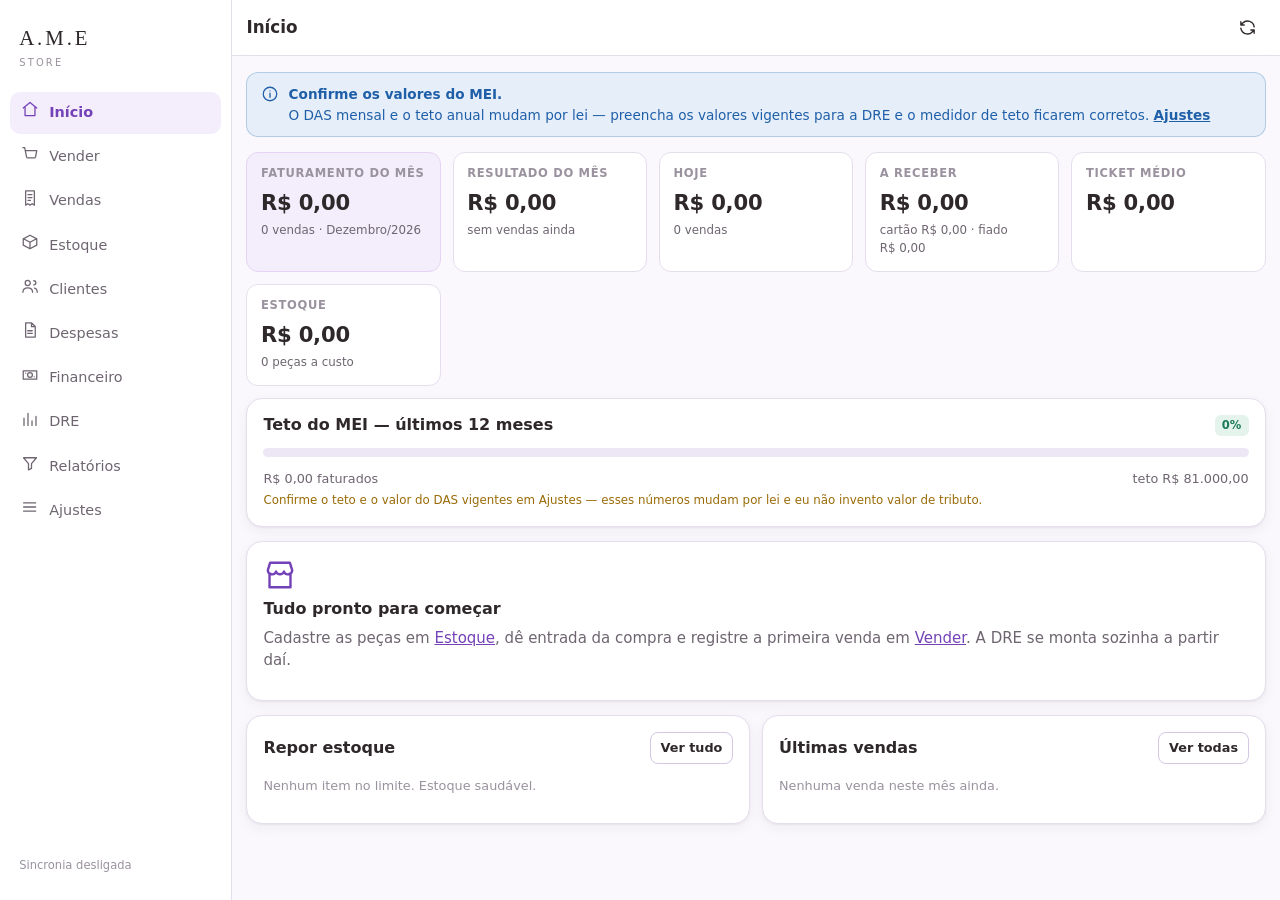
==== index.html @ c7f46cbf "AME Store: app de gestão da loja (vendas, estoque, despesas, DRE) PWA local-first, sem framework, se" ====
<!doctype html>
<html lang="pt-BR" >
<head>
<meta charset="utf-8">
<meta name="viewport" content="width=device-width, initial-scale=1, viewport-fit=cover">
<title>AME Store</title>
<meta name="description" content="Gestão da AME Store — vendas, estoque, despesas e DRE.">
<meta name="theme-color" content="#7442B8" media="(prefers-color-scheme: light)">
<meta name="theme-color" content="#201C25" media="(prefers-color-scheme: dark)">
<meta name="apple-mobile-web-app-capable" content="yes">
<meta name="apple-mobile-web-app-status-bar-style" content="default">
<meta name="apple-mobile-web-app-title" content="AME Store">
<meta name="mobile-web-app-capable" content="yes">
<link rel="manifest" href="manifest.webmanifest">
<link rel="icon" href="assets/icone.svg" type="image/svg+xml">
<link rel="apple-touch-icon" href="assets/icone-180.png">
<link rel="stylesheet" href="css/app.css">
<script>
// Aplica o tema salvo antes de pintar a tela, para nao piscar branco no escuro.
try { var t = localStorage.getItem('ame.tema'); if (t && t !== 'auto') document.documentElement.setAttribute('data-tema', t); } catch (e) {}
</script>
</head>
<body>

<nav class="nav-lateral" aria-label="Menu principal">
  <div class="logo">A.M.E<small>STORE</small></div>
  <a href="#/" data-nav data-icone="casa"><span></span>Início</a>
  <a href="#/vender" data-nav data-icone="carrinho"><span></span>Vender</a>
  <a href="#/vendas" data-nav data-icone="recibo"><span></span>Vendas</a>
  <a href="#/estoque" data-nav data-icone="caixa"><span></span>Estoque</a>
  <a href="#/clientes" data-nav data-icone="pessoas"><span></span>Clientes</a>
  <a href="#/despesas" data-nav data-icone="documento"><span></span>Despesas</a>
  <a href="#/financeiro" data-nav data-icone="dinheiro"><span></span>Financeiro</a>
  <a href="#/dre" data-nav data-icone="grafico"><span></span>DRE</a>
  <a href="#/relatorios" data-nav data-icone="filtro"><span></span>Relatórios</a>
  <a href="#/ajustes" data-nav data-icone="ajustes"><span></span>Ajustes</a>
  <div class="rodape-nav">
    <div id="status-sync-lateral"></div>
  </div>
</nav>

<header class="topo">
  <button id="btn-voltar" class="btn btn-icone btn-fantasma oculto" aria-label="Voltar"></button>
  <h1 id="topo-titulo">Início</h1>
  <button id="btn-sync" class="btn btn-icone btn-fantasma" aria-label="Sincronizar" title="Sincronizar"></button>
</header>

<main id="conteudo" class="conteudo" tabindex="-1"></main>

<nav class="nav-inferior" aria-label="Menu">
  <a href="#/" data-nav data-icone="casa"><span></span>Início</a>
  <a href="#/vender" data-nav data-icone="carrinho"><span></span>Vender</a>
  <a href="#/estoque" data-nav data-icone="caixa"><span></span>Estoque</a>
  <a href="#/financeiro" data-nav data-icone="dinheiro"><span></span>Financeiro</a>
  <a href="#/mais" data-nav data-icone="reticencias"><span></span>Mais</a>
</nav>

<noscript>
  <div style="padding:2rem;font-family:system-ui">
    <h1>AME Store</h1>
    <p>Este aplicativo precisa de JavaScript ativado para funcionar.</p>
  </div>
</noscript>

<script type="module" src="js/main.js"></script>
</body>
</html>
---- css/app.css ----
/* AME Store — folha unica.
   Paleta tirada da logo: lilas, grafite e off-white.
   Sem framework: nada para atualizar, nada para quebrar. */

:root {
  --bg: #FAF8FC;
  --superficie: #FFFFFF;
  --superficie-2: #F5F1FA;
  --superficie-3: #EDE6F5;
  --borda: #E5DEEE;
  --borda-forte: #D3C7E2;

  --texto: #2E282B;
  --texto-2: #6E6570;
  --texto-3: #9A929E;

  --roxo: #7442B8;
  --roxo-escuro: #5B3192;
  --roxo-claro: #E5D4F5;
  --roxo-suave: #F4EDFB;

  --verde: #1C7A57;
  --verde-suave: #E4F3EC;
  --ambar: #9A6B08;
  --ambar-suave: #FBF0DA;
  --vermelho: #B3261E;
  --vermelho-suave: #FBE9E8;
  --azul: #1F5FA8;
  --azul-suave: #E6EFF9;

  --r: 12px;
  --r-g: 16px;
  --sombra: 0 1px 2px rgba(46,40,43,.06), 0 4px 14px rgba(46,40,43,.05);
  --sombra-alta: 0 8px 30px rgba(46,40,43,.16);

  --serif: Georgia, 'Times New Roman', serif;
  --sans: system-ui, -apple-system, 'Segoe UI', Roboto, 'Helvetica Neue', Arial, sans-serif;
  --mono: ui-monospace, SFMono-Regular, 'Cascadia Mono', Consolas, monospace;

  --nav-l: 232px;
  --nav-b: 62px;
  --topo-h: 56px;
}

@media (prefers-color-scheme: dark) {
  :root:not([data-tema="claro"]) {
    --bg: #17141A;
    --superficie: #201C25;
    --superficie-2: #282230;
    --superficie-3: #322A3C;
    --borda: #352E3F;
    --borda-forte: #473D54;
    --texto: #F0EBF4;
    --texto-2: #B3A9BC;
    --texto-3: #877D91;
    --roxo: #B98BEC;
    --roxo-escuro: #C9A5F2;
    --roxo-claro: #4A3468;
    --roxo-suave: #2C2438;
    --verde: #5BC79A;
    --verde-suave: #1B3A2F;
    --ambar: #E0B05C;
    --ambar-suave: #3A2E18;
    --vermelho: #F09189;
    --vermelho-suave: #3D2020;
    --azul: #85B4EC;
    --azul-suave: #1D2A3C;
    --sombra: 0 1px 2px rgba(0,0,0,.3), 0 4px 14px rgba(0,0,0,.25);
    --sombra-alta: 0 8px 30px rgba(0,0,0,.5);
  }
}
:root[data-tema="escuro"] {
  --bg: #17141A; --superficie: #201C25; --superficie-2: #282230; --superficie-3: #322A3C;
  --borda: #352E3F; --borda-forte: #473D54;
  --texto: #F0EBF4; --texto-2: #B3A9BC; --texto-3: #877D91;
  --roxo: #B98BEC; --roxo-escuro: #C9A5F2; --roxo-claro: #4A3468; --roxo-suave: #2C2438;
  --verde: #5BC79A; --verde-suave: #1B3A2F; --ambar: #E0B05C; --ambar-suave: #3A2E18;
  --vermelho: #F09189; --vermelho-suave: #3D2020; --azul: #85B4EC; --azul-suave: #1D2A3C;
  --sombra: 0 1px 2px rgba(0,0,0,.3), 0 4px 14px rgba(0,0,0,.25);
  --sombra-alta: 0 8px 30px rgba(0,0,0,.5);
}

* { box-sizing: border-box; }
html, body { margin: 0; padding: 0; }
body {
  font-family: var(--sans);
  background: var(--bg);
  color: var(--texto);
  font-size: 15px;
  line-height: 1.5;
  -webkit-text-size-adjust: 100%;
  overscroll-behavior-y: none;
}
h1, h2, h3, h4 { margin: 0 0 .5rem; line-height: 1.25; font-weight: 600; }
h1 { font-size: 1.4rem; }
h2 { font-size: 1.15rem; }
h3 { font-size: 1rem; }
p { margin: 0 0 .75rem; }
a { color: var(--roxo); }
small { font-size: .8125rem; }
hr { border: 0; border-top: 1px solid var(--borda); margin: 1rem 0; }

.marca { font-family: var(--serif); letter-spacing: .06em; }
.num { font-variant-numeric: tabular-nums; }
.mono { font-family: var(--mono); font-size: .85em; }

/* ---------------- estrutura ---------------- */

#app { min-height: 100vh; }

.topo {
  position: sticky; top: 0; z-index: 40;
  height: var(--topo-h);
  display: flex; align-items: center; gap: .6rem;
  padding: 0 .9rem;
  background: color-mix(in srgb, var(--superficie) 88%, transparent);
  backdrop-filter: blur(10px);
  border-bottom: 1px solid var(--borda);
  padding-top: env(safe-area-inset-top);
  height: calc(var(--topo-h) + env(safe-area-inset-top));
}
.topo h1 { font-size: 1.05rem; margin: 0; flex: 1; font-weight: 600; }
.topo .marca-topo { font-family: var(--serif); font-size: 1.05rem; letter-spacing: .1em; }

.conteudo {
  padding: 1rem .9rem calc(var(--nav-b) + env(safe-area-inset-bottom) + 1.5rem);
  max-width: 1180px; margin: 0 auto;
}

/* navegacao inferior (celular) */
.nav-inferior {
  position: fixed; left: 0; right: 0; bottom: 0; z-index: 50;
  display: flex;
  background: color-mix(in srgb, var(--superficie) 94%, transparent);
  backdrop-filter: blur(12px);
  border-top: 1px solid var(--borda);
  padding-bottom: env(safe-area-inset-bottom);
}
.nav-inferior a {
  flex: 1; display: flex; flex-direction: column; align-items: center; justify-content: center;
  gap: 2px; height: var(--nav-b);
  color: var(--texto-2); text-decoration: none; font-size: .68rem; font-weight: 500;
  -webkit-tap-highlight-color: transparent;
}
.nav-inferior a svg { width: 22px; height: 22px; }
.nav-inferior a.ativo { color: var(--roxo); }
.nav-inferior a.ativo svg { stroke-width: 2.2; }

.nav-lateral { display: none; }

@media (min-width: 900px) {
  .nav-inferior { display: none; }
  .nav-lateral {
    display: flex; flex-direction: column; gap: 2px;
    position: fixed; left: 0; top: 0; bottom: 0; width: var(--nav-l); z-index: 45;
    background: var(--superficie); border-right: 1px solid var(--borda);
    padding: 1rem .6rem;
  }
  .nav-lateral .logo {
    font-family: var(--serif); font-size: 1.3rem; letter-spacing: .14em;
    padding: .4rem .6rem 1.2rem; color: var(--texto);
  }
  .nav-lateral .logo small {
    display: block; font-family: var(--sans); font-size: .62rem;
    letter-spacing: .22em; color: var(--texto-3); margin-top: 2px;
  }
  .nav-lateral a {
    display: flex; align-items: center; gap: .65rem;
    padding: .55rem .7rem; border-radius: 10px;
    color: var(--texto-2); text-decoration: none; font-size: .9rem; font-weight: 500;
  }
  .nav-lateral a svg { width: 18px; height: 18px; flex: none; }
  .nav-lateral a:hover { background: var(--superficie-2); color: var(--texto); }
  .nav-lateral a.ativo { background: var(--roxo-suave); color: var(--roxo); font-weight: 600; }
  .nav-lateral .rodape-nav { margin-top: auto; font-size: .72rem; color: var(--texto-3); padding: .6rem; }
  .topo, .conteudo { margin-left: var(--nav-l); }
  .conteudo { padding-bottom: 3rem; max-width: 1180px; }
  .topo { max-width: none; }
}

/* ---------------- cartoes ---------------- */

.cartao {
  background: var(--superficie); border: 1px solid var(--borda);
  border-radius: var(--r-g); padding: 1rem; box-shadow: var(--sombra);
  margin-bottom: .9rem;
}
.cartao.compacto { padding: .75rem; }
.cartao > h2, .cartao > h3 { margin-top: 0; }
.cartao-cabecalho {
  display: flex; align-items: center; gap: .6rem; margin-bottom: .75rem;
}
.cartao-cabecalho h2, .cartao-cabecalho h3 { margin: 0; flex: 1; }

.grade { display: grid; gap: .75rem; }
.grade-2 { grid-template-columns: repeat(2, 1fr); }
.grade-3 { grid-template-columns: repeat(auto-fit, minmax(190px, 1fr)); }
.grade-4 { grid-template-columns: repeat(auto-fit, minmax(150px, 1fr)); }
@media (max-width: 560px) { .grade-3 { grid-template-columns: repeat(2, 1fr); } }

.kpi {
  background: var(--superficie); border: 1px solid var(--borda);
  border-radius: var(--r); padding: .8rem .85rem;
}
.kpi .rotulo-kpi {
  font-size: .72rem; text-transform: uppercase; letter-spacing: .06em;
  color: var(--texto-3); font-weight: 600; margin-bottom: .3rem;
}
.kpi .valor-kpi { font-size: 1.32rem; font-weight: 650; font-variant-numeric: tabular-nums; letter-spacing: -.01em; }
.kpi .nota-kpi { font-size: .74rem; color: var(--texto-2); margin-top: .2rem; }
.kpi.destaque { background: var(--roxo-suave); border-color: var(--roxo-claro); }
.positivo { color: var(--verde); }
.negativo { color: var(--vermelho); }
.neutro { color: var(--texto-2); }

/* ---------------- botoes ---------------- */

.btn {
  display: inline-flex; align-items: center; justify-content: center; gap: .45rem;
  padding: .55rem .95rem; border-radius: 10px;
  border: 1px solid var(--borda-forte); background: var(--superficie);
  color: var(--texto); font: inherit; font-size: .9rem; font-weight: 550;
  cursor: pointer; text-decoration: none; white-space: nowrap;
  -webkit-tap-highlight-color: transparent; transition: background .12s, border-color .12s;
}
.btn:hover { background: var(--superficie-2); }
.btn:active { transform: translateY(1px); }
.btn:disabled { opacity: .45; cursor: not-allowed; }
.btn svg { width: 17px; height: 17px; }
.btn-primario { background: var(--roxo); border-color: var(--roxo); color: #fff; }
.btn-primario:hover { background: var(--roxo-escuro); border-color: var(--roxo-escuro); }
:root[data-tema="escuro"] .btn-primario, :root:not([data-tema="claro"]) .btn-primario { color: #1B1420; }
@media (prefers-color-scheme: light) { :root:not([data-tema="escuro"]) .btn-primario { color: #fff; } }
.btn-perigo { color: var(--vermelho); border-color: color-mix(in srgb, var(--vermelho) 40%, var(--borda)); }
.btn-perigo:hover { background: var(--vermelho-suave); }
.btn-fantasma { border-color: transparent; background: transparent; }
.btn-fantasma:hover { background: var(--superficie-2); }
.btn-g { padding: .8rem 1.3rem; font-size: 1rem; border-radius: 12px; }
.btn-p { padding: .32rem .6rem; font-size: .8rem; border-radius: 8px; }
.btn-bloco { width: 100%; }
.btn-icone { padding: .45rem; border-radius: 9px; }
.btn-icone svg { width: 19px; height: 19px; }
.barra-botoes { display: flex; gap: .5rem; flex-wrap: wrap; }
.barra-botoes.fim { justify-content: flex-end; }

/* botao flutuante (acao principal no celular) */
.fab {
  position: fixed; right: 1rem; z-index: 45;
  bottom: calc(var(--nav-b) + env(safe-area-inset-bottom) + 1rem);
  width: 56px; height: 56px; border-radius: 50%;
  background: var(--roxo); color: #fff; border: 0; box-shadow: var(--sombra-alta);
  display: flex; align-items: center; justify-content: center; cursor: pointer;
}
.fab svg { width: 26px; height: 26px; }
@media (min-width: 900px) { .fab { bottom: 1.5rem; right: 1.5rem; } }

/* ---------------- formularios ---------------- */

.campo-grupo { margin-bottom: .8rem; }
.campo-grupo > label, .rotulo {
  display: block; font-size: .78rem; font-weight: 600; color: var(--texto-2);
  margin-bottom: .28rem; letter-spacing: .01em;
}
input, select, textarea {
  width: 100%; padding: .58rem .7rem; font: inherit; font-size: 16px;
  color: var(--texto); background: var(--superficie);
  border: 1px solid var(--borda-forte); border-radius: 10px;
  appearance: none; -webkit-appearance: none;
}
@media (min-width: 900px) { input, select, textarea { font-size: .92rem; } }
input:focus, select:focus, textarea:focus {
  outline: 2px solid color-mix(in srgb, var(--roxo) 45%, transparent); outline-offset: 1px;
  border-color: var(--roxo);
}
input[type="checkbox"], input[type="radio"] { width: auto; accent-color: var(--roxo); }
select {
  background-image: url("data:image/svg+xml;utf8,<svg xmlns='http://www.w3.org/2000/svg' width='12' height='8' viewBox='0 0 12 8'><path d='M1 1l5 5 5-5' fill='none' stroke='%236E6570' stroke-width='1.7' stroke-linecap='round'/></svg>");
  background-repeat: no-repeat; background-position: right .7rem center; padding-right: 2rem;
}
textarea { min-height: 72px; resize: vertical; }
.dica { font-size: .74rem; color: var(--texto-3); margin-top: .25rem; }
.erro-campo { font-size: .76rem; color: var(--vermelho); margin-top: .25rem; }
input.invalido, select.invalido { border-color: var(--vermelho); }
.linha { display: grid; gap: .7rem; grid-template-columns: 1fr 1fr; }
.linha-3 { display: grid; gap: .7rem; grid-template-columns: 1fr 1fr 1fr; }
@media (max-width: 520px) { .linha-3 { grid-template-columns: 1fr 1fr; } }
.checkbox-linha { display: flex; align-items: center; gap: .5rem; font-size: .9rem; }
.checkbox-linha input { margin: 0; }

.busca { position: relative; }
.busca input { padding-left: 2.2rem; }
.busca svg {
  position: absolute; left: .65rem; top: 50%; transform: translateY(-50%);
  width: 17px; height: 17px; color: var(--texto-3); pointer-events: none;
}

.filtros { display: flex; gap: .5rem; flex-wrap: wrap; align-items: flex-end; margin-bottom: .9rem; }
.filtros .campo-grupo { margin-bottom: 0; }
.filtros select, .filtros input { min-width: 130px; }

/* ---------------- tabelas e listas ---------------- */

.rolagem-x { overflow-x: auto; -webkit-overflow-scrolling: touch; }
table { width: 100%; border-collapse: collapse; font-size: .875rem; }
th {
  text-align: left; font-size: .72rem; text-transform: uppercase; letter-spacing: .05em;
  color: var(--texto-3); font-weight: 650; padding: .5rem .55rem;
  border-bottom: 1px solid var(--borda); white-space: nowrap;
}
td { padding: .55rem .55rem; border-bottom: 1px solid var(--borda); vertical-align: middle; }
tr:last-child td { border-bottom: 0; }
.dir { text-align: right; }
td.dir, th.dir { font-variant-numeric: tabular-nums; }
tbody tr.clicavel { cursor: pointer; }
tbody tr.clicavel:hover { background: var(--superficie-2); }
tfoot td { font-weight: 650; border-top: 2px solid var(--borda-forte); border-bottom: 0; }

.lista { display: flex; flex-direction: column; }
.item {
  display: flex; align-items: center; gap: .75rem;
  padding: .7rem .2rem; border-bottom: 1px solid var(--borda);
  cursor: pointer; -webkit-tap-highlight-color: transparent;
}
.item:last-child { border-bottom: 0; }
.item:hover { background: var(--superficie-2); }
.item .corpo { flex: 1; min-width: 0; }
.item .titulo { font-weight: 550; }
.item .sub { font-size: .78rem; color: var(--texto-2); }
.item .valor { text-align: right; font-variant-numeric: tabular-nums; font-weight: 600; white-space: nowrap; }
.item .valor small { display: block; font-weight: 400; color: var(--texto-2); }
.avatar {
  width: 38px; height: 38px; border-radius: 10px; flex: none;
  background: var(--roxo-suave); color: var(--roxo);
  display: flex; align-items: center; justify-content: center;
  font-weight: 650; font-size: .82rem;
}

/* ---------------- etiquetas ---------------- */

.tag {
  display: inline-flex; align-items: center; gap: .25rem;
  padding: .12rem .45rem; border-radius: 6px;
  font-size: .72rem; font-weight: 600; white-space: nowrap;
  background: var(--superficie-3); color: var(--texto-2);
}
.tag-ok { background: var(--verde-suave); color: var(--verde); }
.tag-alerta { background: var(--ambar-suave); color: var(--ambar); }
.tag-erro { background: var(--vermelho-suave); color: var(--vermelho); }
.tag-info { background: var(--azul-suave); color: var(--azul); }
.tag-roxo { background: var(--roxo-suave); color: var(--roxo); }

.pilulas { display: flex; gap: .4rem; flex-wrap: wrap; }
.pilula {
  padding: .35rem .7rem; border-radius: 999px; font-size: .82rem; font-weight: 550;
  border: 1px solid var(--borda-forte); background: var(--superficie);
  cursor: pointer; color: var(--texto-2);
}
.pilula.ativa { background: var(--roxo); border-color: var(--roxo); color: #fff; }
:root[data-tema="escuro"] .pilula.ativa { color: #1B1420; }

/* ---------------- avisos ---------------- */

.aviso {
  display: flex; gap: .6rem; align-items: flex-start;
  padding: .7rem .85rem; border-radius: var(--r); font-size: .85rem;
  border: 1px solid; margin-bottom: .9rem;
}
.aviso svg { width: 18px; height: 18px; flex: none; margin-top: 1px; }
.aviso-alerta { background: var(--ambar-suave); border-color: color-mix(in srgb, var(--ambar) 30%, transparent); color: var(--ambar); }
.aviso-erro { background: var(--vermelho-suave); border-color: color-mix(in srgb, var(--vermelho) 30%, transparent); color: var(--vermelho); }
.aviso-info { background: var(--azul-suave); border-color: color-mix(in srgb, var(--azul) 25%, transparent); color: var(--azul); }
.aviso-ok { background: var(--verde-suave); border-color: color-mix(in srgb, var(--verde) 25%, transparent); color: var(--verde); }
.aviso strong { display: block; }
.aviso a { color: inherit; font-weight: 600; }

.vazio { text-align: center; padding: 2.5rem 1rem; color: var(--texto-3); }
.vazio svg { width: 40px; height: 40px; opacity: .5; margin-bottom: .6rem; }
.vazio p { margin: .2rem 0 1rem; font-size: .9rem; }

/* barra de progresso (teto do MEI, metas) */
.barra { height: 9px; border-radius: 999px; background: var(--superficie-3); overflow: hidden; }
.barra > span { display: block; height: 100%; border-radius: 999px; background: var(--verde); transition: width .4s; }
.barra.atencao > span { background: var(--ambar); }
.barra.perigo > span { background: var(--vermelho); }

/* ---------------- modal / folha ---------------- */

.fundo-modal {
  position: fixed; inset: 0; z-index: 100;
  background: rgba(30, 24, 34, .45); backdrop-filter: blur(2px);
  display: flex; align-items: flex-end; justify-content: center;
  animation: aparecer .16s ease;
}
@media (min-width: 700px) { .fundo-modal { align-items: center; padding: 1.5rem; } }
@keyframes aparecer { from { opacity: 0; } }
@keyframes subir { from { transform: translateY(18px); opacity: 0; } }

.modal {
  background: var(--superficie); width: 100%; max-width: 640px;
  border-radius: var(--r-g) var(--r-g) 0 0;
  max-height: 92vh; display: flex; flex-direction: column;
  box-shadow: var(--sombra-alta); animation: subir .18s ease;
}
@media (min-width: 700px) { .modal { border-radius: var(--r-g); max-height: 88vh; } }
.modal.largo { max-width: 900px; }
.modal-topo {
  display: flex; align-items: center; gap: .6rem;
  padding: .85rem 1rem; border-bottom: 1px solid var(--borda);
}
.modal-topo h2 { margin: 0; flex: 1; font-size: 1.02rem; }
.modal-corpo { padding: 1rem; overflow-y: auto; flex: 1; -webkit-overflow-scrolling: touch; }
.modal-rodape {
  padding: .8rem 1rem calc(.8rem + env(safe-area-inset-bottom));
  border-top: 1px solid var(--borda);
  display: flex; gap: .5rem; justify-content: flex-end; flex-wrap: wrap;
}
.modal-rodape .btn { flex: 1; }
@media (min-width: 700px) { .modal-rodape .btn { flex: none; } }

/* ---------------- avisos flutuantes ---------------- */

.toasts {
  position: fixed; z-index: 200; left: 50%; transform: translateX(-50%);
  bottom: calc(var(--nav-b) + env(safe-area-inset-bottom) + 1rem);
  display: flex; flex-direction: column; gap: .4rem; align-items: center;
  pointer-events: none; width: max-content; max-width: 92vw;
}
@media (min-width: 900px) { .toasts { bottom: 1.5rem; left: auto; right: 1.5rem; transform: none; align-items: flex-end; } }
.toast {
  background: var(--texto); color: var(--bg);
  padding: .6rem .9rem; border-radius: 10px; font-size: .86rem; font-weight: 500;
  box-shadow: var(--sombra-alta); animation: subir .18s ease;
  display: flex; align-items: center; gap: .5rem;
}
.toast.erro { background: var(--vermelho); color: #fff; }
.toast.ok { background: var(--verde); color: #fff; }

/* ---------------- graficos ---------------- */

.grafico { width: 100%; overflow: visible; }
.grafico text { font-family: var(--sans); fill: var(--texto-2); font-size: 11px; }
.grafico .eixo { stroke: var(--borda); stroke-width: 1; }
.grafico .grade-linha { stroke: var(--borda); stroke-width: 1; stroke-dasharray: 3 3; }
.grafico .barra-g { fill: var(--roxo); }
.grafico .barra-g.neg { fill: var(--vermelho); }
.grafico .linha-g { fill: none; stroke: var(--roxo); stroke-width: 2.2; stroke-linejoin: round; stroke-linecap: round; }
.grafico .area-g { fill: var(--roxo); opacity: .12; }
.grafico .ponto-g { fill: var(--roxo); }
.legenda { display: flex; gap: .9rem; flex-wrap: wrap; font-size: .78rem; color: var(--texto-2); margin-top: .5rem; }
.legenda span { display: flex; align-items: center; gap: .35rem; }
.legenda i { width: 10px; height: 10px; border-radius: 3px; display: block; }

/* ---------------- DRE ---------------- */

.dre { font-size: .9rem; }
.dre td { padding: .4rem .5rem; }
.dre .rubrica { color: var(--texto-2); }
.dre .subtotal td { font-weight: 650; border-top: 1px solid var(--borda-forte); background: var(--superficie-2); }
.dre .resultado td { font-weight: 700; font-size: 1rem; background: var(--roxo-suave); border-top: 2px solid var(--roxo-claro); }
.dre .recuo { padding-left: 1.4rem !important; }
.dre .pct { color: var(--texto-3); font-size: .8rem; width: 68px; }

/* ---------------- utilitarios ---------------- */

.flex { display: flex; }
.entre { justify-content: space-between; }
.centro { align-items: center; }
.gap { gap: .5rem; }
.gap-g { gap: 1rem; }
.crescer { flex: 1; }
.quebra { flex-wrap: wrap; }
.mt { margin-top: .75rem; }
.mb { margin-bottom: .75rem; }
.mb0 { margin-bottom: 0; }
.oculto { display: none !important; }
.texto-2 { color: var(--texto-2); }
.texto-3 { color: var(--texto-3); }
.pequeno { font-size: .8rem; }
.negrito { font-weight: 650; }
.truncar { overflow: hidden; text-overflow: ellipsis; white-space: nowrap; }
.sr { position: absolute; width: 1px; height: 1px; overflow: hidden; clip: rect(0 0 0 0); }

/* ---------------- impressao ---------------- */

@media print {
  .topo, .nav-inferior, .nav-lateral, .fab, .toasts, .nao-imprimir { display: none !important; }
  .conteudo { margin: 0; padding: 0; max-width: none; }
  .cartao { box-shadow: none; border: 0; page-break-inside: avoid; }
  body { background: #fff; color: #000; font-size: 11pt; }
  .etiqueta-print { page-break-inside: avoid; }
}

/* grade de etiquetas para impressao */
.folha-etiquetas { display: grid; grid-template-columns: repeat(3, 1fr); gap: 4mm; }
.etiqueta-print {
  border: 1px dashed var(--borda-forte); border-radius: 4px; padding: 3mm;
  text-align: center; font-size: 8pt; break-inside: avoid;
}
.etiqueta-print .nome-e { font-weight: 650; font-size: 8.5pt; margin-bottom: 1mm; }
.etiqueta-print .preco-e { font-weight: 700; font-size: 11pt; margin-top: 1mm; }
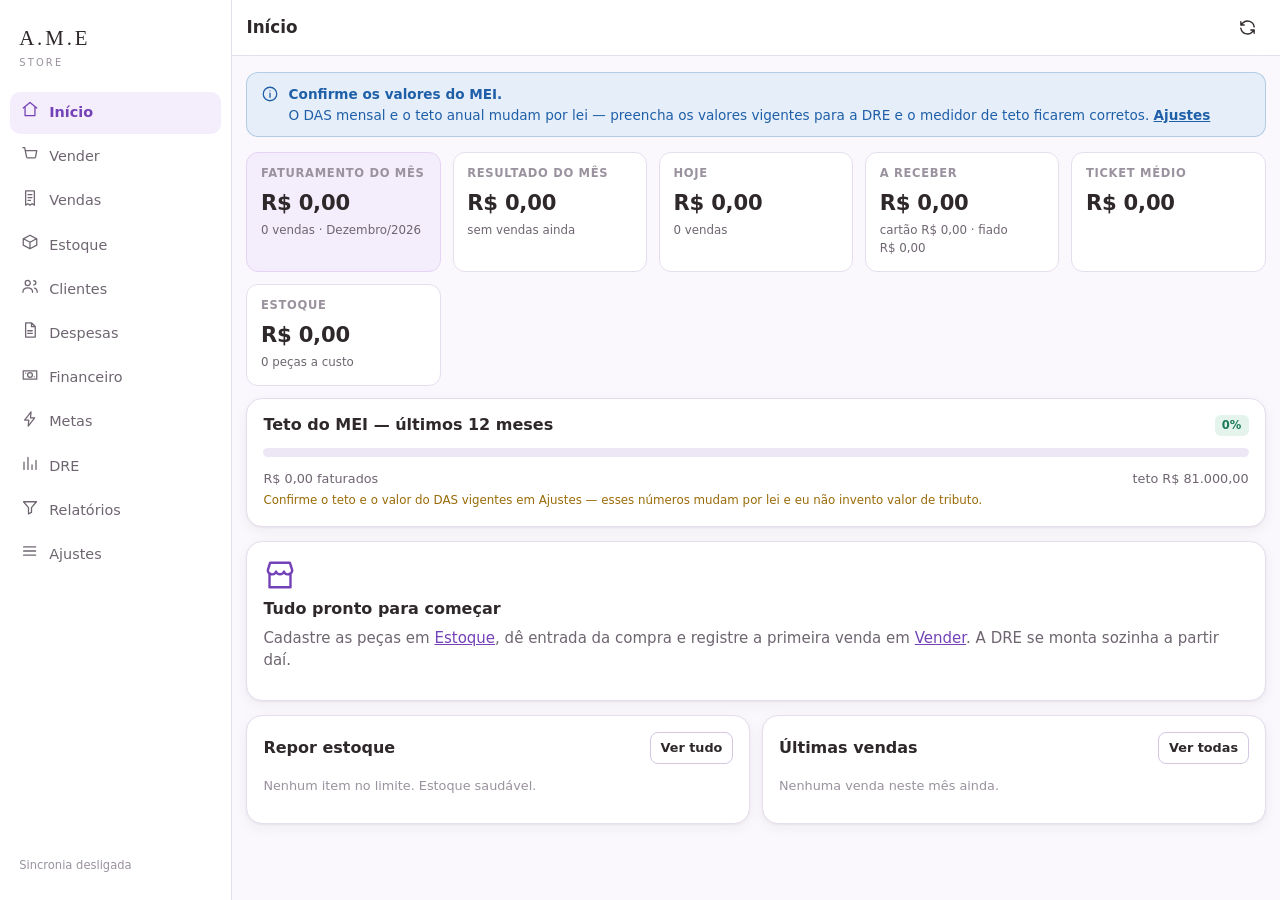
==== commit 42453f7b: "Tela de Metas, com destaque quando a meta e' batida Meta de venda por mes e as provisoes — o que a l" ====
--- a/index.html
+++ b/index.html
@@ -31,6 +31,7 @@
   <a href="#/clientes" data-nav data-icone="pessoas"><span></span>Clientes</a>
   <a href="#/despesas" data-nav data-icone="documento"><span></span>Despesas</a>
   <a href="#/financeiro" data-nav data-icone="dinheiro"><span></span>Financeiro</a>
+  <a href="#/metas" data-nav data-icone="raio"><span></span>Metas</a>
   <a href="#/dre" data-nav data-icone="grafico"><span></span>DRE</a>
   <a href="#/relatorios" data-nav data-icone="filtro"><span></span>Relatórios</a>
   <a href="#/ajustes" data-nav data-icone="ajustes"><span></span>Ajustes</a>
--- a/css/app.css
+++ b/css/app.css
@@ -254,6 +254,22 @@
 .fab svg { width: 26px; height: 26px; }
 @media (min-width: 900px) { .fab { bottom: 1.5rem; right: 1.5rem; } }
 
+/* Barra de seleção múltipla. Flutua em cima do conteúdo de propósito: se ela
+   entrasse no meio da página, a lista inteira desceria ao marcar a primeira
+   parcela e o segundo toque cairia na linha errada. */
+.barra-selecao {
+  position: fixed; z-index: 46; left: .8rem; right: .8rem;
+  bottom: calc(var(--nav-b) + env(safe-area-inset-bottom) + .8rem);
+  display: flex; align-items: center; gap: .6rem; flex-wrap: wrap;
+  padding: .7rem .9rem; border-radius: var(--r-g);
+  background: var(--superficie); border: 1px solid var(--borda-forte);
+  box-shadow: var(--sombra-alta);
+}
+.barra-selecao .crescer { min-width: 130px; }
+@media (min-width: 900px) {
+  .barra-selecao { left: calc(var(--nav-l) + 1.5rem); right: 1.5rem; bottom: 1.5rem; }
+}
+
 /* ---------------- formularios ---------------- */
 
 .campo-grupo { margin-bottom: .8rem; }
@@ -272,7 +288,21 @@
   outline: 2px solid color-mix(in srgb, var(--roxo) 45%, transparent); outline-offset: 1px;
   border-color: var(--roxo);
 }
-input[type="checkbox"], input[type="radio"] { width: auto; accent-color: var(--roxo); }
+/* O `appearance: none` acima existe para o campo de texto. Em caixa de seleção
+   ele apaga o desenho nativo: o clique funciona, o estado muda e a tela não
+   mostra nada — pior do que não funcionar, porque parece defeito. Aqui a
+   aparência volta, com tamanho de dedo e a cor da loja. */
+input[type="checkbox"], input[type="radio"] {
+  appearance: auto; -webkit-appearance: auto;
+  width: 20px; height: 20px; min-width: 20px; flex: none;
+  padding: 0; border: 0; border-radius: 0; background: none;
+  accent-color: var(--roxo); cursor: pointer;
+}
+/* Área de toque decente ao redor da caixinha, para marcar no celular sem erro. */
+.caixa-toque {
+  display: flex; align-items: center; justify-content: center;
+  min-width: 40px; min-height: 44px; margin: -.5rem 0; cursor: pointer;
+}
 select {
   background-image: url("data:image/svg+xml;utf8,<svg xmlns='http://www.w3.org/2000/svg' width='12' height='8' viewBox='0 0 12 8'><path d='M1 1l5 5 5-5' fill='none' stroke='%236E6570' stroke-width='1.7' stroke-linecap='round'/></svg>");
   background-repeat: no-repeat; background-position: right .7rem center; padding-right: 2rem;
@@ -383,6 +413,40 @@
 .barra.atencao > span { background: var(--ambar); }
 .barra.perigo > span { background: var(--vermelho); }
 
+/* ---------------- metas ---------------- */
+
+.barra-meta { height: 14px; border-radius: 999px; background: var(--superficie-3); overflow: hidden; }
+.barra-meta > span {
+  display: block; height: 100%; border-radius: 999px;
+  background: var(--roxo); transition: width .5s ease;
+}
+.barra-meta.batida > span { background: var(--verde); }
+tr.destaque-linha td { background: var(--roxo-suave); }
+
+/* Meta batida muda a cara do cartao inteiro — e' o "ânimo" pedido: dá para ver
+   do outro lado da loja que o mês fechou. */
+.cartao.meta-batida, .kpi.meta-batida {
+  border-color: var(--verde); background: var(--verde-suave);
+}
+.selo-meta {
+  display: inline-flex; align-items: center; gap: .35rem;
+  padding: .25rem .65rem; border-radius: 999px;
+  background: var(--verde); color: var(--superficie);
+  font-size: .78rem; font-weight: 650; white-space: nowrap;
+}
+@keyframes pulso-meta {
+  0%, 100% { transform: scale(1); }
+  50% { transform: scale(1.07); }
+}
+.selo-meta.pulsa { animation: pulso-meta 1.6s ease-in-out 3; }
+@media (prefers-reduced-motion: reduce) { .selo-meta.pulsa { animation: none; } }
+
+.meta-numeros { display: flex; gap: 1.2rem; flex-wrap: wrap; margin-top: .55rem; }
+.meta-numeros > div { min-width: 96px; }
+.meta-numeros .rotulo { font-size: .72rem; color: var(--texto-3); font-weight: 600;
+  text-transform: uppercase; letter-spacing: .05em; }
+.meta-numeros .valor { font-size: 1.05rem; font-weight: 650; font-variant-numeric: tabular-nums; }
+
 /* ---------------- modal / folha ---------------- */
 
 .fundo-modal {
@@ -441,6 +505,7 @@
 .grafico text { font-family: var(--sans); fill: var(--texto-2); font-size: 11px; }
 .grafico .eixo { stroke: var(--borda); stroke-width: 1; }
 .grafico .grade-linha { stroke: var(--borda); stroke-width: 1; stroke-dasharray: 3 3; }
+.grafico .grade-zero { stroke: var(--borda-forte); stroke-width: 1.2; stroke-dasharray: none; }
 .grafico .barra-g { fill: var(--roxo); }
 .grafico .barra-g.neg { fill: var(--vermelho); }
 .grafico .linha-g { fill: none; stroke: var(--roxo); stroke-width: 2.2; stroke-linejoin: round; stroke-linecap: round; }
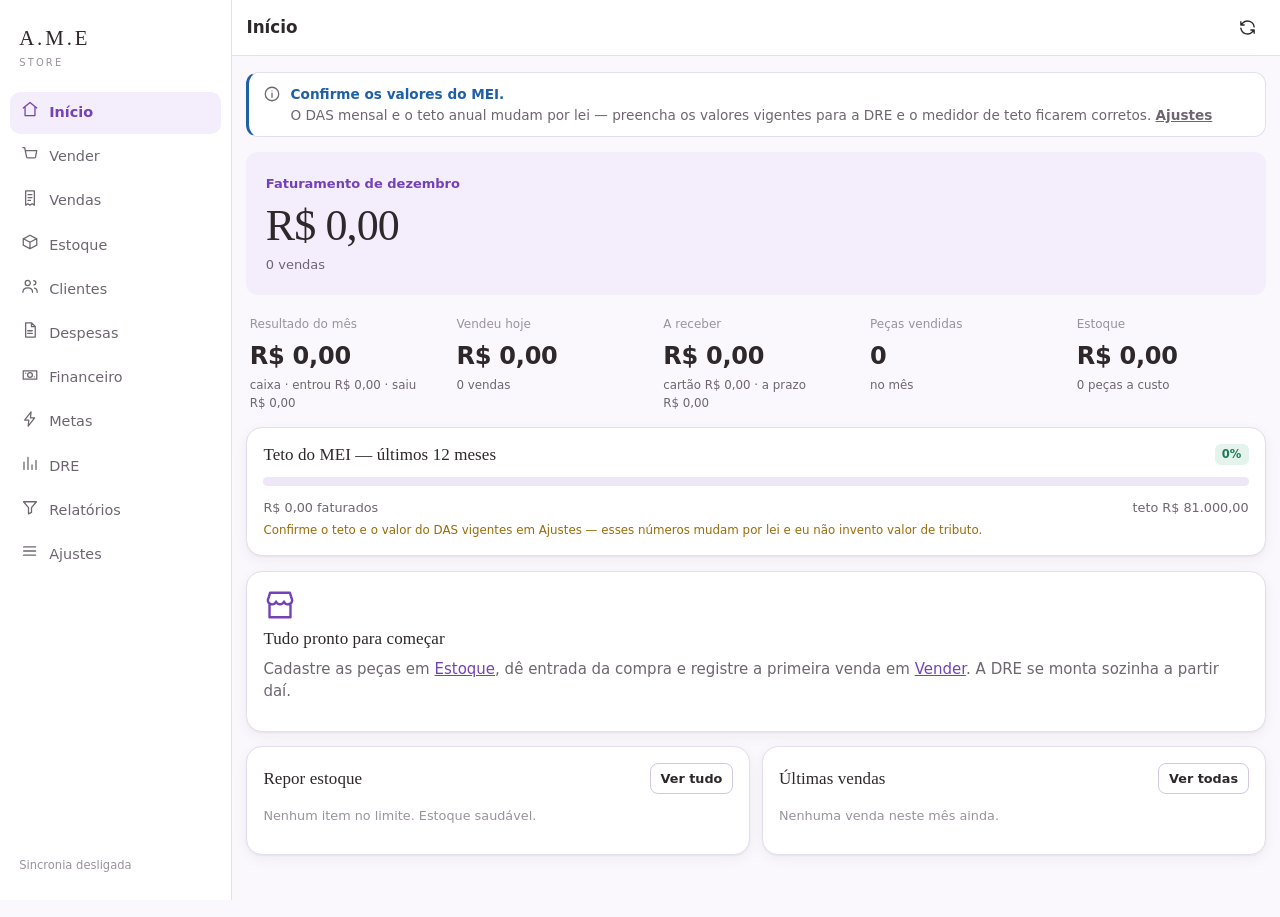
==== commit a5525c1c: "Linguagem visual nova no app inteiro (v30) Porta para o app a proposta aprovada em 26/10, que ate' a" ====
--- a/index.html
+++ b/index.html
@@ -49,6 +49,7 @@
 <main id="conteudo" class="conteudo" tabindex="-1"></main>
 
 <nav class="nav-inferior" aria-label="Menu">
+  <span class="nav-desliza" aria-hidden="true"></span>
   <a href="#/" data-nav data-icone="casa"><span></span>Início</a>
   <a href="#/vender" data-nav data-icone="carrinho"><span></span>Vender</a>
   <a href="#/estoque" data-nav data-icone="caixa"><span></span>Estoque</a>
--- a/css/app.css
+++ b/css/app.css
@@ -101,7 +101,7 @@
 hr { border: 0; border-top: 1px solid var(--borda); margin: 1rem 0; }
 
 .marca { font-family: var(--serif); letter-spacing: .06em; }
-.num { font-variant-numeric: tabular-nums; }
+.num { font-variant-numeric: tabular-nums; white-space: nowrap; }
 .mono { font-family: var(--mono); font-size: .85em; }
 
 /* ---------------- estrutura ---------------- */
@@ -327,6 +327,11 @@
 .filtros { display: flex; gap: .5rem; flex-wrap: wrap; align-items: flex-end; margin-bottom: .9rem; }
 .filtros .campo-grupo { margin-bottom: 0; }
 .filtros select, .filtros input { min-width: 130px; }
+.filtros .busca input { min-width: 190px; }
+
+/* Editar + Receber na mesma celula: em tela estreita o icone nao pode
+   empurrar o botao para a linha de baixo. */
+.acoes-celula { display: inline-flex; gap: .3rem; align-items: center; justify-content: flex-end; }
 
 /* ---------------- tabelas e listas ---------------- */
 
@@ -413,6 +418,14 @@
 .barra.atencao > span { background: var(--ambar); }
 .barra.perigo > span { background: var(--vermelho); }
 
+/* Agenda do fiado: uma caixa de data por parcela, lado a lado. */
+.agenda-parcelas {
+  display: grid; gap: .5rem; margin-top: .6rem;
+  grid-template-columns: repeat(auto-fill, minmax(150px, 1fr));
+}
+.agenda-parcelas .campo-grupo { margin: 0; }
+.agenda-parcelas label { font-size: .72rem; color: var(--texto-2); font-weight: 600; }
+
 /* ---------------- metas ---------------- */
 
 .barra-meta { height: 14px; border-radius: 999px; background: var(--superficie-3); overflow: hidden; }
@@ -440,6 +453,17 @@
 }
 .selo-meta.pulsa { animation: pulso-meta 1.6s ease-in-out 3; }
 @media (prefers-reduced-motion: reduce) { .selo-meta.pulsa { animation: none; } }
+
+/* Provisão marcada como guardada: a linha inteira comemora, não só o texto. */
+.item.provisao { align-items: flex-start; }
+.item.provisao.guardada {
+  background: var(--verde-suave);
+  border-radius: var(--r); border-bottom-color: transparent;
+}
+.item.provisao.guardada .titulo { color: var(--verde); }
+.selo-meta.pequeno-selo {
+  font-size: .68rem; padding: .1rem .45rem; margin-left: .4rem; vertical-align: middle;
+}
 
 .meta-numeros { display: flex; gap: 1.2rem; flex-wrap: wrap; margin-top: .55rem; }
 .meta-numeros > div { min-width: 96px; }
@@ -547,12 +571,67 @@
 
 /* ---------------- impressao ---------------- */
 
+/* ---------------- folha (comprovante e extrato) ----------------
+   Um bloco montado so' na hora de imprimir. Na tela ele nao existe; no papel,
+   ele e' a unica coisa que existe. */
+
+.folha { display: none; }
+
+body.imprimindo .folha { display: block; }
+
 @media print {
   .topo, .nav-inferior, .nav-lateral, .fab, .toasts, .nao-imprimir { display: none !important; }
   .conteudo { margin: 0; padding: 0; max-width: none; }
   .cartao { box-shadow: none; border: 0; page-break-inside: avoid; }
   body { background: #fff; color: #000; font-size: 11pt; }
   .etiqueta-print { page-break-inside: avoid; }
+
+  /* Com a folha montada, a tela inteira sai do papel. */
+  body.imprimindo .conteudo, body.imprimindo .modal-fundo, body.imprimindo .fundo-modal { display: none !important; }
+  body.imprimindo .folha { display: block; }
+  @page { margin: 14mm 12mm; }
+}
+
+.folha {
+  color: #1a1a1a; background: #fff;
+  font-size: 10.5pt; line-height: 1.45;
+  max-width: 190mm; margin: 0 auto;
+}
+.folha-topo {
+  display: flex; align-items: flex-start; gap: 14px;
+  border-bottom: 2px solid #3A3335; padding-bottom: 10px; margin-bottom: 14px;
+}
+.folha-logo { width: 54px; height: 54px; flex: none; }
+.folha-marca { flex: 1; }
+.folha-nome { font-family: Georgia, 'Times New Roman', serif; font-size: 15pt; letter-spacing: .04em; }
+.folha-titulo { text-align: right; }
+.folha-h1 { font-size: 12pt; font-weight: 700; }
+.folha-linha { font-size: 8.8pt; color: #555; }
+.folha-rotulo {
+  font-size: 7.6pt; text-transform: uppercase; letter-spacing: .08em;
+  color: #777; font-weight: 700; margin-bottom: 2px;
+}
+.folha-destaque { font-size: 12pt; font-weight: 700; }
+.folha-bloco { margin: 12px 0; }
+.folha-resumo { display: flex; gap: 22px; margin: 14px 0; }
+.folha-pago { color: #1C7A57; }
+.folha-devendo { color: #B3261E; }
+.folha-aviso {
+  background: #FBE9E8; border-left: 3px solid #B3261E;
+  padding: 6px 10px; font-size: 9.5pt; margin: 10px 0;
+}
+.folha-tabela { width: 100%; border-collapse: collapse; margin: 12px 0; }
+.folha-tabela th {
+  text-align: left; font-size: 8pt; text-transform: uppercase; letter-spacing: .06em;
+  color: #555; border-bottom: 1px solid #999; padding: 5px 6px;
+}
+.folha-tabela td { padding: 5px 6px; border-bottom: 1px solid #E3E3E3; vertical-align: top; }
+.folha-tabela .dir { text-align: right; font-variant-numeric: tabular-nums; }
+.folha-tabela tr.folha-total td { font-weight: 700; border-top: 2px solid #3A3335; border-bottom: 0; }
+.folha-rodape {
+  margin-top: 18px; padding-top: 8px; border-top: 1px solid #CCC;
+  display: flex; justify-content: space-between; gap: 12px;
+  font-size: 8.2pt; color: #666;
 }
 
 /* grade de etiquetas para impressao */
@@ -563,3 +642,120 @@
 }
 .etiqueta-print .nome-e { font-weight: 650; font-size: 8.5pt; margin-bottom: 1mm; }
 .etiqueta-print .preco-e { font-weight: 700; font-size: 11pt; margin-top: 1mm; }
+
+/* ================================================================
+   LINGUAGEM VISUAL — 26/10/2026
+   Portada da proposta que o Ézio aprovou (as maquetes em docs/proposta-*.html,
+   fora do repositório). Mexe em tipografia, hierarquia e uso de cor; não mexe
+   em marcação nem em lógica de tela. Por isso vem no fim da folha: sobrescreve
+   por ordem de origem, e some inteira se for preciso voltar atrás.
+   ================================================================ */
+
+:root {
+  /* Escala com saltos de verdade: é dela que vem a hierarquia. */
+  --t-heroi: 2.75rem;     /* cabe R$ 123.456,00 em 390px sem quebrar */
+  --t-destaque: 1.5rem;
+  --t-rotulo: .8125rem;
+  --t-mini: .75rem;
+}
+
+/* ---- rótulos param de gritar -------------------------------------
+   Caixa alta com entreletra larga em micro-rótulo é o tique mais comum de
+   tela gerada: ocupa mais, lê pior e não acrescenta nada. */
+.kpi .rotulo-kpi,
+.meta-numeros .rotulo {
+  text-transform: none; letter-spacing: 0;
+  font-size: var(--t-mini); font-weight: 500; color: var(--texto-3);
+}
+th, .folha-rotulo {
+  text-transform: none; letter-spacing: 0; font-weight: 500;
+}
+
+/* ---- números maiores, títulos em serifa --------------------------
+   A serifa já era da marca (a logo e o nome no topo). Trazê-la para os
+   títulos de seção costura a tela com a identidade da loja. */
+.kpi .valor-kpi { font-size: var(--t-destaque); }
+.cartao > h2, .cartao > h3,
+.cartao-cabecalho h2, .cartao-cabecalho h3 {
+  font-family: var(--serif); font-weight: 400; font-size: 1.0625rem;
+  letter-spacing: .005em;
+}
+
+/* ---- o herói: um bloco, não mais um cartão entre outros ----------
+   Ele atravessa a grade inteira e perde a moldura. O número é o desenho:
+   sem sombra e sem borda, nada compete com ele. */
+.kpi.destaque {
+  grid-column: 1 / -1;
+  background: var(--roxo-suave); border-color: transparent;
+  padding: 1.35rem 1.15rem 1.2rem;
+}
+.kpi.destaque .rotulo-kpi {
+  color: var(--roxo); font-weight: 600; font-size: var(--t-rotulo);
+}
+.kpi.destaque .valor-kpi {
+  font-family: var(--serif); font-weight: 400;
+  font-size: var(--t-heroi); line-height: 1; letter-spacing: -.02em;
+  margin: .35rem 0 .45rem;
+}
+.kpi.destaque .nota-kpi { font-size: var(--t-rotulo); color: var(--texto-2); }
+.kpi.destaque .nota-kpi b { color: var(--texto); font-weight: 600; }
+/* Meta batida: a cor vai para o NÚMERO, não para o fundo. Fundo verde num
+   bloco desta largura pesa demais e rouba a cena do próprio valor. */
+.kpi.destaque.batida .valor-kpi { color: var(--verde); }
+.heroi-topo { display: flex; align-items: center; justify-content: space-between; gap: .75rem; }
+
+/* ---- aviso: régua na borda em vez de caixa tingida ---------------
+   Numa tela com vários avisos, caixa colorida vira mancha e para de chamar
+   atenção. A régua à esquerda mantém o alerta visível sem tingir tudo. */
+.aviso {
+  background: var(--superficie);
+  border: 1px solid var(--borda); border-left: 3px solid var(--texto-3);
+  color: var(--texto-2);
+}
+.aviso strong { color: var(--texto); }
+.aviso-alerta { border-left-color: var(--ambar); }
+.aviso-alerta strong { color: var(--ambar); }
+.aviso-erro { border-left-color: var(--vermelho); }
+.aviso-erro strong { color: var(--vermelho); }
+.aviso-info { border-left-color: var(--azul); }
+.aviso-info strong { color: var(--azul); }
+.aviso-ok { border-left-color: var(--verde); }
+.aviso-ok strong { color: var(--verde); }
+
+/* ---- barra de baixo: pílula atrás do ícone -----------------------
+   Tratamento escolhido por ele no teste de 26/10, entre cinco. A forma carrega
+   o recado sozinha: quem não distingue bem a cor continua sabendo onde está
+   (WCAG 1.4.1), e no sol da vitrine a pílula sobrevive melhor que o tom.
+   A pílula é UM elemento que desliza, não um fundo por item: dois fundos
+   acendendo ao mesmo tempo fariam a seleção piscar no meio do caminho. */
+.nav-inferior { overflow: hidden; }
+.nav-desliza {
+  position: absolute; top: 9px; height: 30px; width: 54px; border-radius: 999px;
+  background: var(--roxo-claro); pointer-events: none; z-index: 0;
+  transition: transform .42s cubic-bezier(.22, .61, .36, 1);
+}
+.nav-inferior a { position: relative; z-index: 1; }
+.nav-inferior a > span {
+  display: grid; place-items: center; width: 54px; height: 30px;
+}
+.nav-inferior a.ativo { font-weight: 650; }
+.nav-inferior a, .nav-inferior a svg { transition: color .42s ease; }
+@media (prefers-reduced-motion: reduce) { .nav-desliza { transition: none; } }
+
+/* Meta batida NA TELA INICIAL: cartão branco com título e números verdes. Com
+   o selo agora no herói, pintar o cartão inteiro de verde dava dois avisos para
+   o mesmo fato e a tela ficava com duas áreas brigando pela atenção. Na tela
+   Metas o cartão continua verde inteiro: lá não há herói para dar o recado. */
+.cartao.no-inicio.meta-batida { background: var(--superficie); border-color: var(--borda); }
+.cartao.no-inicio.meta-batida .cartao-cabecalho h3 { color: var(--verde); }
+
+/* Pares do mês sem moldura: a informação é o número e o rótulo, e cada caixa
+   em volta cobra uma borda, uma sombra e um respiro que não dizem nada. Sem
+   elas, o herói fica sendo o único bloco com fundo na tela — que é o ponto. */
+.kpi { background: none; border-color: transparent; padding: .1rem .15rem; }
+.kpi.destaque { padding: 1.35rem 1.15rem 1.2rem; }
+.grade-3 { gap: 1.1rem .9rem; }
+
+/* Duas colunas em 375px espremem lista com nome de peça: "Blusa Polo Canelada
+   — Único / Nude" virava três linhas. No celular, uma coluna. */
+@media (max-width: 560px) { .grade-2 { grid-template-columns: 1fr; } }
